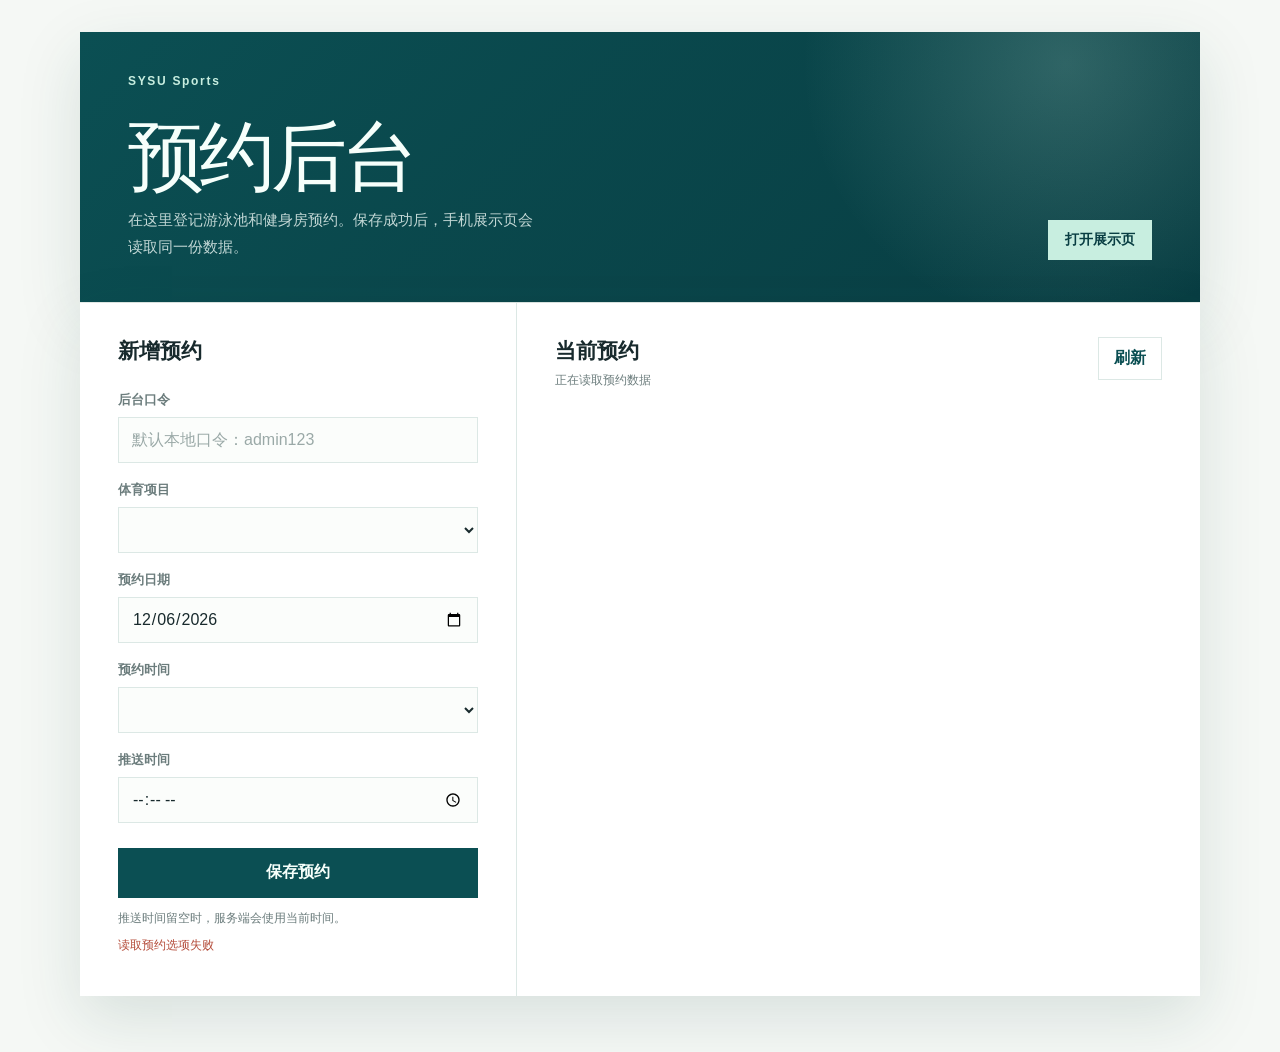
==== admin/index.html @ 0f3618a4 "Add reservation backend and admin portal" ====
<!doctype html>
<html lang="zh-CN">
<head>
  <meta charset="utf-8">
  <meta name="viewport" content="width=device-width, initial-scale=1">
  <meta name="robots" content="noindex, nofollow">
  <title>体育馆预约后台</title>
  <link rel="stylesheet" href="./admin.css">
</head>
<body>
  <main class="admin-shell">
    <section class="hero-panel" aria-labelledby="pageTitle">
      <div>
        <p class="school-mark">SYSU Sports</p>
        <h1 id="pageTitle">预约后台</h1>
        <p class="hero-copy">在这里登记游泳池和健身房预约。保存成功后，手机展示页会读取同一份数据。</p>
      </div>
      <a class="display-link" href="/" target="_blank" rel="noreferrer">打开展示页</a>
    </section>

    <section class="workbench" aria-label="后台操作区">
      <form class="reservation-form" id="reservationForm">
        <h2>新增预约</h2>
        <label>
          <span>后台口令</span>
          <input id="adminToken" name="adminToken" type="password" autocomplete="current-password" placeholder="默认本地口令：admin123" required>
        </label>
        <label>
          <span>体育项目</span>
          <select id="venue" name="venue" required></select>
        </label>
        <label>
          <span>预约日期</span>
          <input id="date" name="date" type="date" required>
        </label>
        <label>
          <span>预约时间</span>
          <select id="reservationTime" name="reservationTime" required></select>
        </label>
        <label>
          <span>推送时间</span>
          <input id="sentAt" name="sentAt" type="time" step="60">
        </label>
        <button class="primary-action" type="submit">保存预约</button>
        <p class="form-hint">推送时间留空时，服务端会使用当前时间。</p>
        <p class="status-line" id="statusLine" role="status" aria-live="polite"></p>
      </form>

      <section class="list-panel" aria-labelledby="listTitle">
        <div class="list-heading">
          <div>
            <h2 id="listTitle">当前预约</h2>
            <p id="reservationCount">正在读取预约数据</p>
          </div>
          <button class="secondary-action" id="refreshButton" type="button">刷新</button>
        </div>
        <div class="reservation-list" id="reservationList"></div>
      </section>
    </section>
  </main>

  <template id="reservationItemTemplate">
    <article class="reservation-item">
      <div>
        <h3 class="item-venue"></h3>
        <p class="item-time"></p>
        <p class="item-meta"></p>
      </div>
      <button class="danger-action" type="button">取消</button>
    </article>
  </template>

  <script src="./admin.js"></script>
</body>
</html>
---- admin/admin.css ----
:root {
  color-scheme: light;
  --ink: #182a2d;
  --muted: #6c7d7d;
  --line: #dce8e5;
  --paper: #f5f8f5;
  --panel: #ffffff;
  --deep: #0b4f53;
  --deep-2: #083d42;
  --mint: #c8eee0;
  --coral: #d8674b;
  --shadow: 0 22px 60px rgba(22, 66, 63, 0.13);
  font-family: "Avenir Next", "PingFang SC", "Microsoft YaHei", sans-serif;
}

* {
  box-sizing: border-box;
}

body {
  margin: 0;
  min-width: 320px;
  color: var(--ink);
  background: var(--paper);
}

button,
input,
select {
  font: inherit;
}

button,
a {
  -webkit-tap-highlight-color: transparent;
}

button:focus-visible,
a:focus-visible,
input:focus-visible,
select:focus-visible {
  outline: 3px solid #e8a34e;
  outline-offset: 3px;
}

.admin-shell {
  width: min(1120px, calc(100% - 40px));
  margin: 0 auto;
  padding: 32px 0 56px;
}

.hero-panel {
  display: flex;
  align-items: flex-end;
  justify-content: space-between;
  gap: 32px;
  min-height: 250px;
  padding: 42px 48px;
  color: #f6fffb;
  background:
    radial-gradient(circle at 88% 12%, rgba(200, 238, 224, 0.2), transparent 26%),
    linear-gradient(135deg, var(--deep), var(--deep-2));
  box-shadow: var(--shadow);
}

.school-mark {
  margin: 0 0 34px;
  color: var(--mint);
  font-size: 12px;
  font-weight: 700;
  letter-spacing: 0.14em;
}

h1,
h2,
h3,
p {
  margin-top: 0;
}

h1 {
  margin-bottom: 14px;
  font-family: Georgia, "Songti SC", serif;
  font-size: clamp(42px, 7vw, 76px);
  font-weight: 400;
  letter-spacing: -0.06em;
  line-height: 0.94;
}

.hero-copy {
  max-width: 410px;
  margin-bottom: 0;
  color: rgba(246, 255, 251, 0.78);
  font-size: 15px;
  line-height: 1.75;
}

.display-link {
  flex: 0 0 auto;
  padding: 11px 17px;
  color: var(--deep-2);
  background: var(--mint);
  font-size: 14px;
  font-weight: 700;
  text-decoration: none;
}

.workbench {
  display: grid;
  grid-template-columns: minmax(280px, 0.78fr) minmax(420px, 1.22fr);
  gap: 1px;
  margin-top: 1px;
  background: var(--line);
  box-shadow: var(--shadow);
}

.reservation-form,
.list-panel {
  min-width: 0;
  padding: 34px 38px 40px;
  background: var(--panel);
}

h2 {
  margin-bottom: 26px;
  font-size: 21px;
  font-weight: 700;
}

label {
  display: block;
  margin-bottom: 18px;
}

label span {
  display: block;
  margin-bottom: 8px;
  color: var(--muted);
  font-size: 13px;
  font-weight: 700;
}

input,
select {
  width: 100%;
  min-height: 46px;
  padding: 0 13px;
  color: var(--ink);
  border: 1px solid var(--line);
  border-radius: 0;
  background: #fbfdfb;
}

input::placeholder {
  color: #9aa9a7;
}

.primary-action,
.secondary-action,
.danger-action {
  border: 0;
  cursor: pointer;
  font-weight: 700;
}

.primary-action {
  width: 100%;
  min-height: 50px;
  margin-top: 7px;
  color: #f6fffb;
  background: var(--deep);
}

.primary-action:hover,
.primary-action:active {
  background: var(--deep-2);
}

.form-hint,
.status-line,
#reservationCount {
  color: var(--muted);
  font-size: 12px;
  line-height: 1.6;
}

.form-hint {
  margin: 11px 0 0;
}

.status-line {
  min-height: 20px;
  margin: 8px 0 0;
}

.status-line[data-state="success"] {
  color: #28785a;
}

.status-line[data-state="error"] {
  color: #b44b39;
}

.list-heading {
  display: flex;
  align-items: flex-start;
  justify-content: space-between;
  gap: 20px;
  margin-bottom: 22px;
}

.list-heading h2 {
  margin-bottom: 6px;
}

#reservationCount {
  margin-bottom: 0;
}

.secondary-action {
  padding: 10px 15px;
  color: var(--deep);
  border: 1px solid var(--line);
  background: #fff;
}

.reservation-list {
  display: grid;
  gap: 10px;
}

.reservation-item {
  display: flex;
  align-items: center;
  justify-content: space-between;
  gap: 18px;
  padding: 17px 18px;
  border-left: 4px solid var(--mint);
  background: #f7fbf9;
}

.item-venue {
  margin-bottom: 5px;
  font-size: 15px;
}

.item-time,
.item-meta {
  margin-bottom: 0;
  font-size: 13px;
  line-height: 1.55;
}

.item-time {
  color: var(--deep);
  font-weight: 700;
}

.item-meta {
  color: var(--muted);
  font-size: 11px;
}

.danger-action {
  flex: 0 0 auto;
  padding: 8px 11px;
  color: var(--coral);
  background: transparent;
  border: 1px solid rgba(216, 103, 75, 0.35);
}

.empty-state {
  padding: 32px 0;
  color: var(--muted);
  font-size: 14px;
  text-align: center;
}

@media (max-width: 760px) {
  .admin-shell {
    width: min(100% - 24px, 560px);
    padding-top: 12px;
  }

  .hero-panel {
    display: block;
    min-height: auto;
    padding: 30px 26px 28px;
  }

  .school-mark {
    margin-bottom: 28px;
  }

  .display-link {
    display: inline-block;
    margin-top: 24px;
  }

  .workbench {
    display: block;
  }

  .reservation-form,
  .list-panel {
    padding: 28px 24px 32px;
  }

  .list-panel {
    border-top: 1px solid var(--line);
  }
}

@media (prefers-reduced-motion: reduce) {
  *,
  *::before,
  *::after {
    scroll-behavior: auto !important;
  }
}
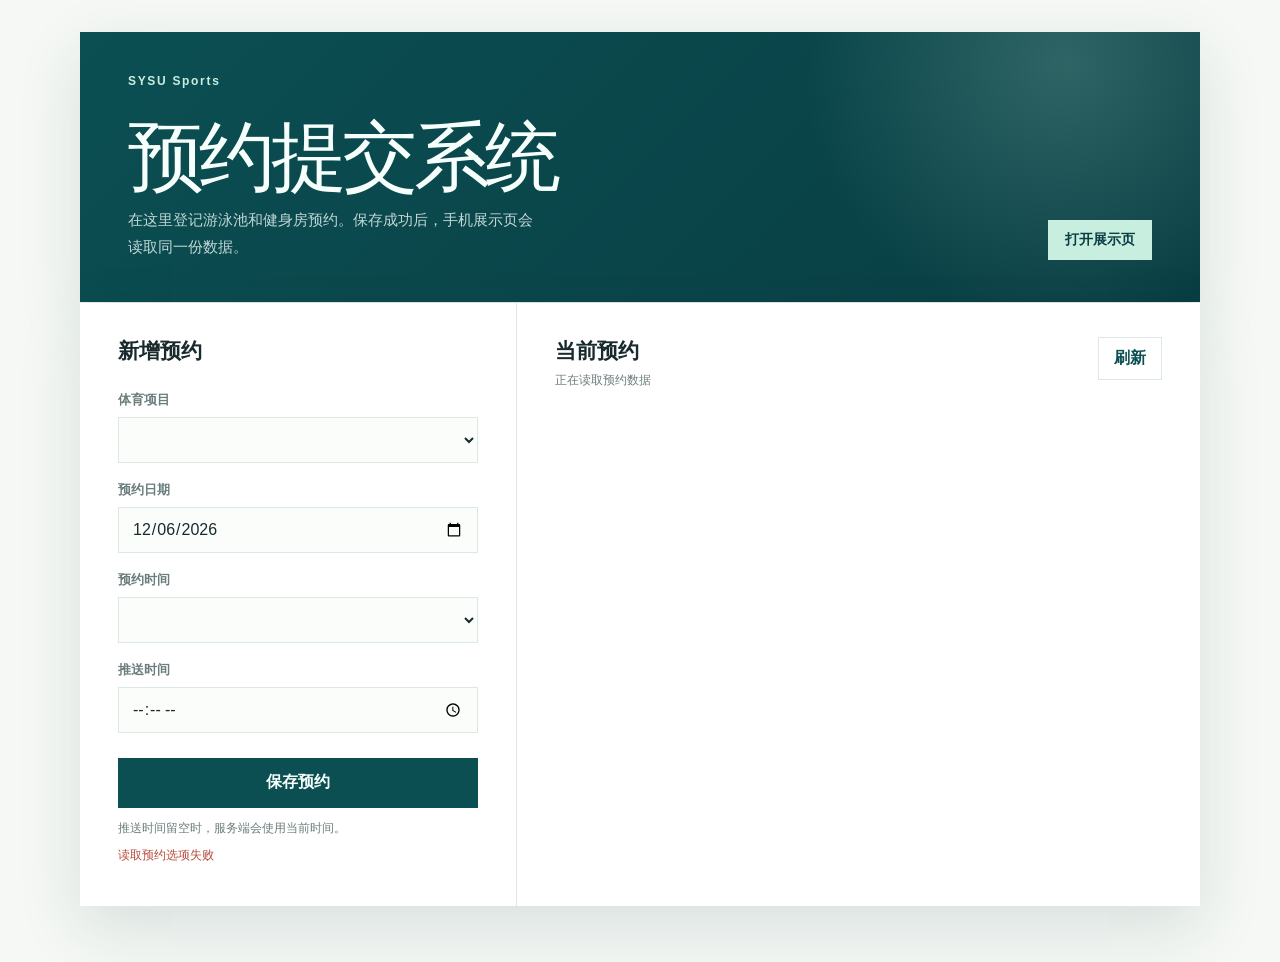
==== commit 87028171: "Require authenticated sessions for reservations" ====
--- a/admin/index.html
+++ b/admin/index.html
@@ -4,7 +4,7 @@
   <meta charset="utf-8">
   <meta name="viewport" content="width=device-width, initial-scale=1">
   <meta name="robots" content="noindex, nofollow">
-  <title>体育馆预约后台</title>
+  <title>预约提交系统</title>
   <link rel="stylesheet" href="./admin.css">
 </head>
 <body>
@@ -12,7 +12,7 @@
     <section class="hero-panel" aria-labelledby="pageTitle">
       <div>
         <p class="school-mark">SYSU Sports</p>
-        <h1 id="pageTitle">预约后台</h1>
+        <h1 id="pageTitle">预约提交系统</h1>
         <p class="hero-copy">在这里登记游泳池和健身房预约。保存成功后，手机展示页会读取同一份数据。</p>
       </div>
       <a class="display-link" href="/" target="_blank" rel="noreferrer">打开展示页</a>
@@ -21,10 +21,6 @@
     <section class="workbench" aria-label="后台操作区">
       <form class="reservation-form" id="reservationForm">
         <h2>新增预约</h2>
-        <label>
-          <span>后台口令</span>
-          <input id="adminToken" name="adminToken" type="password" autocomplete="current-password" placeholder="默认本地口令：admin123" required>
-        </label>
         <label>
           <span>体育项目</span>
           <select id="venue" name="venue" required></select>
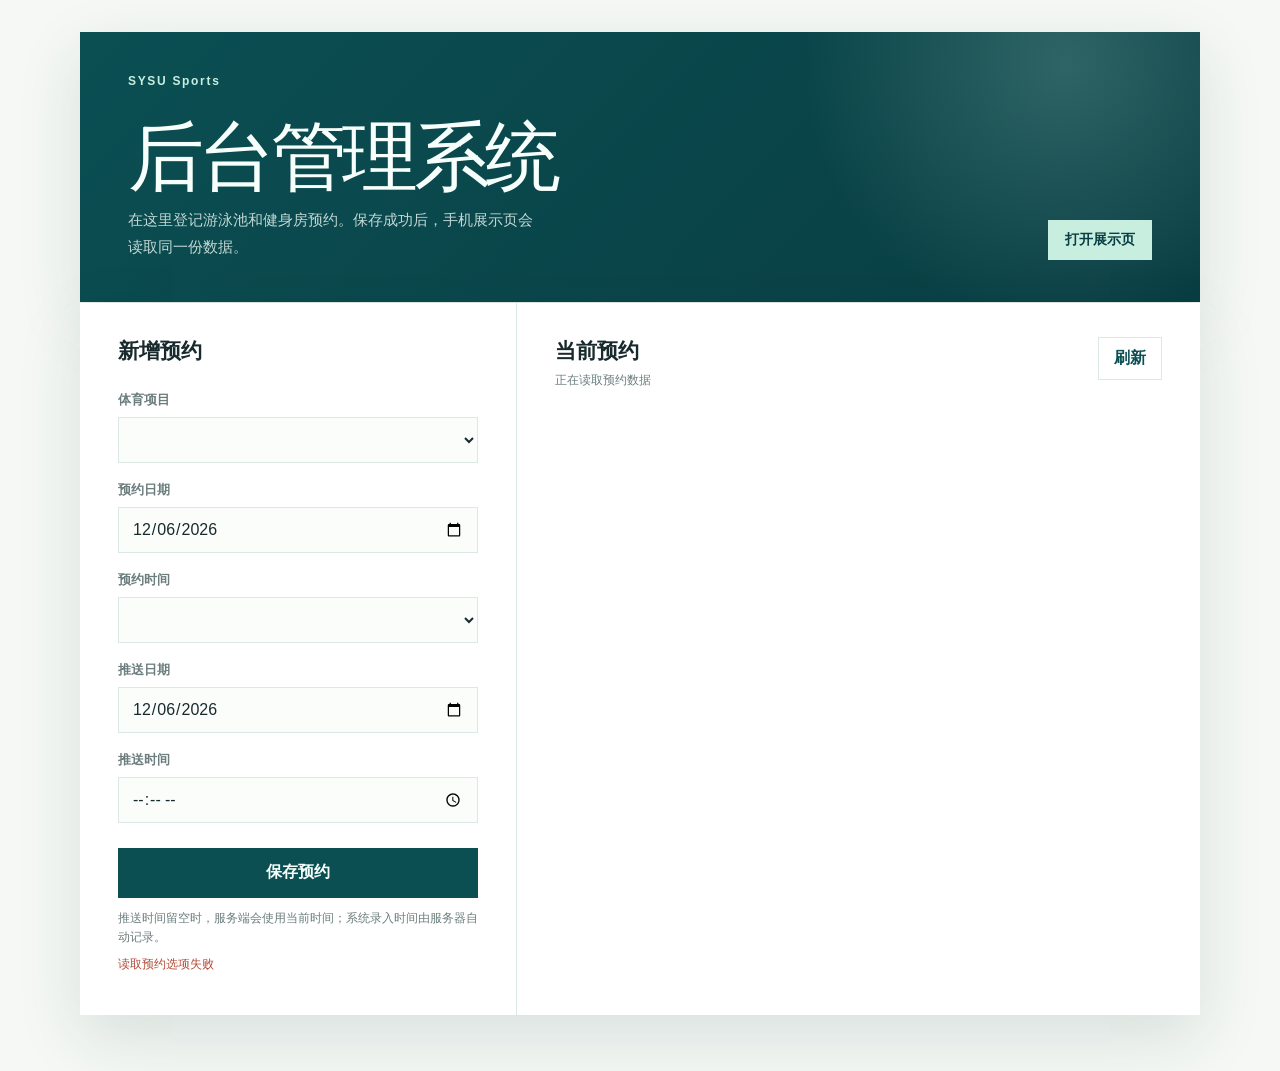
==== commit 2787c658: "Separate reservation activity and push timestamps. Allow manually dated message ordering and remove " ====
--- a/admin/index.html
+++ b/admin/index.html
@@ -4,7 +4,7 @@
   <meta charset="utf-8">
   <meta name="viewport" content="width=device-width, initial-scale=1">
   <meta name="robots" content="noindex, nofollow">
-  <title>预约提交系统</title>
+  <title>后台管理系统</title>
   <link rel="stylesheet" href="./admin.css">
 </head>
 <body>
@@ -12,7 +12,7 @@
     <section class="hero-panel" aria-labelledby="pageTitle">
       <div>
         <p class="school-mark">SYSU Sports</p>
-        <h1 id="pageTitle">预约提交系统</h1>
+        <h1 id="pageTitle">后台管理系统</h1>
         <p class="hero-copy">在这里登记游泳池和健身房预约。保存成功后，手机展示页会读取同一份数据。</p>
       </div>
       <a class="display-link" href="/" target="_blank" rel="noreferrer">打开展示页</a>
@@ -34,11 +34,15 @@
           <select id="reservationTime" name="reservationTime" required></select>
         </label>
         <label>
+          <span>推送日期</span>
+          <input id="pushDate" name="pushDate" type="date" required>
+        </label>
+        <label>
           <span>推送时间</span>
           <input id="sentAt" name="sentAt" type="time" step="60">
         </label>
         <button class="primary-action" type="submit">保存预约</button>
-        <p class="form-hint">推送时间留空时，服务端会使用当前时间。</p>
+        <p class="form-hint">推送时间留空时，服务端会使用当前时间；系统录入时间由服务器自动记录。</p>
         <p class="status-line" id="statusLine" role="status" aria-live="polite"></p>
       </form>
 
@@ -60,9 +64,10 @@
       <div>
         <h3 class="item-venue"></h3>
         <p class="item-time"></p>
+        <p class="item-push-time"></p>
         <p class="item-meta"></p>
       </div>
-      <button class="danger-action" type="button">取消</button>
+      <button class="danger-action" type="button">删除</button>
     </article>
   </template>
 
--- a/admin/admin.css
+++ b/admin/admin.css
@@ -245,6 +245,7 @@
 }
 
 .item-time,
+.item-push-time,
 .item-meta {
   margin-bottom: 0;
   font-size: 13px;
@@ -256,7 +257,8 @@
   font-weight: 700;
 }
 
-.item-meta {
+.item-meta,
+.item-push-time {
   color: var(--muted);
   font-size: 11px;
 }
